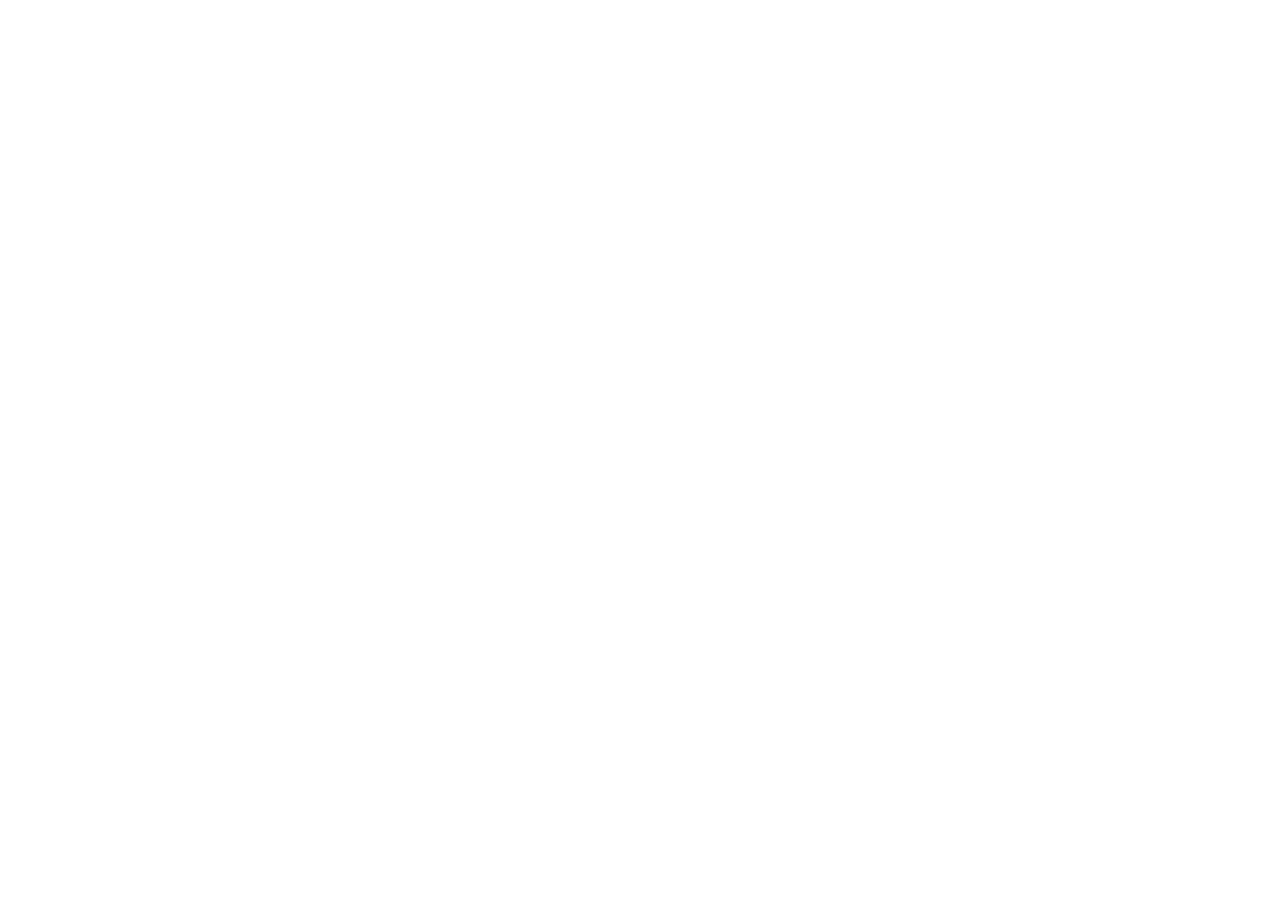
==== index.html @ b09eda94 "Initial commit" ====
<!DOCTYPE html>
<html lang="en">
  <head>
    <meta charset="UTF-8" />
    <meta http-equiv="X-UA-Compatible" content="IE=edge" />
    <meta name="viewport" content="width=device-width, initial-scale=1.0" />

    <!-- FONTES -->
    <link rel="preconnect" href="https://fonts.googleapis.com" />
    <link rel="preconnect" href="https://fonts.gstatic.com" crossorigin />
    <link
      href="https://fonts.googleapis.com/css2?family=Inter:wght@100;200;300;400;500;600;700;800;900&display=swap"
      rel="stylesheet"
    />

    <title>Git Search</title>
  </head>
  <body>

    <script type="module" src="./src/scripts/index.js"></script>
  </body>
</html>
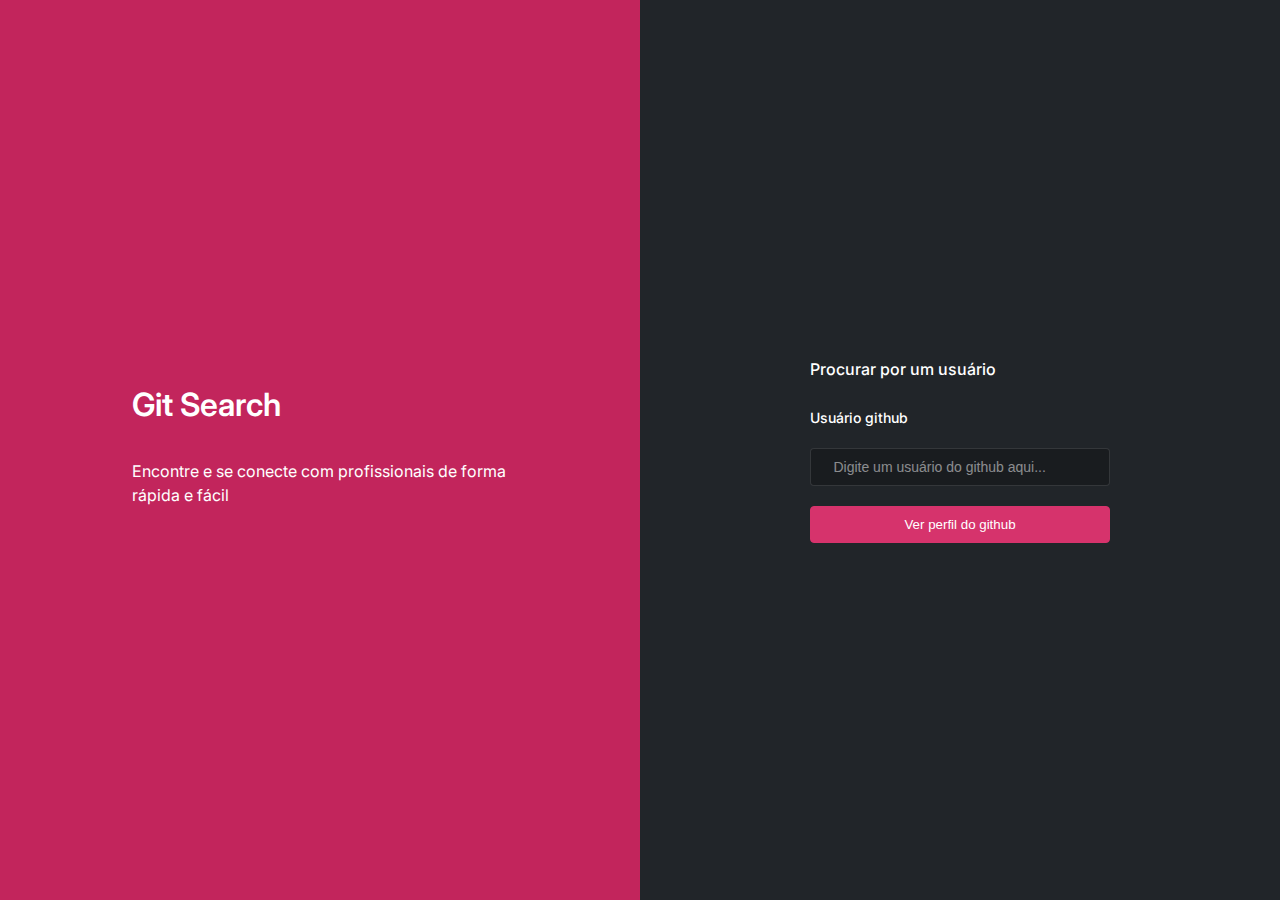
==== commit 463b5171: "Feito" ====
--- a/index.html
+++ b/index.html
@@ -12,11 +12,30 @@
       href="https://fonts.googleapis.com/css2?family=Inter:wght@100;200;300;400;500;600;700;800;900&display=swap"
       rel="stylesheet"
     />
+    <!-- CSS -->
+    <link rel="stylesheet" href="./src/styles/reset.css">
+    <link rel="stylesheet" href="./src/styles/globalStyles.css">
+    <link rel="stylesheet" href="./src/styles/index.css">
 
     <title>Git Search</title>
   </head>
   <body>
-
+    <main>
+      <div  class="rose__container">
+        <div class="rose-texts__container">
+          <h1>Git Search</h1>
+          <p>Encontre e se conecte com profissionais de forma rápida e fácil</p>
+        </div>
+      </div>
+      <div  class="black__container">
+        <div class="black-texts__container">
+          <h2>Procurar por um usuário</h2>
+          <label for="input-name">Usuário github</label>
+          <input type="text" id="input-name" placeholder="Digite um usuário do github aqui...">
+          <button class="button__submit">Ver perfil do github</button>
+        </div>
+      </div>
+    </main>
     <script type="module" src="./src/scripts/index.js"></script>
   </body>
 </html>
--- a/src/styles/globalStyles.css
+++ b/src/styles/globalStyles.css
@@ -0,0 +1,61 @@
+:root {
+  --color-brand-1: #c2255c;
+  --color-brand-2: #d6336c;
+  --color-grey-1: #191c1f;
+  --color-grey-2: #212529;
+  --color-grey-3: #33363a;
+  --color-grey-4: #373b3e;
+  --color-grey-6: #a6a8a9;
+  --color-grey-7: #ffffff;
+  --color-alert: #c22554;
+  --font-primary: "Inter", sans-serif;
+  --border-radius: 4px;
+
+  /* Fonts */
+
+  --font-weight-1: 600;
+  --font-weight-2: 500;
+  --font-weight-3: 400;
+
+  --font-size-1: 2rem;
+  --font-size-2: 1rem;
+  --font-size-3: 0.875rem;
+
+  --font-height: 150%;
+}
+
+body {
+  max-width: 100vw;
+  min-height: 100vh;
+  color: var(--color-grey-7);
+  font-family: var(--font-primary);
+}
+
+main {
+  display: flex;
+  flex-direction: row;
+  align-items: center;
+  justify-content: center;
+  width: 100%;
+  height: 100vh;
+}
+
+button {
+  color: var(--color-grey-7);
+  background-color: var(--color-brand-2);
+  border-radius: var(--border-radius);
+  display: flex;
+  flex-direction: row;
+  justify-content: center;
+  align-items: center;
+  padding: 10px 93px;
+  gap: 10px;
+  outline: none;
+  cursor: pointer;
+  border: 1px solid var(--color-brand-2);
+}
+img{
+  height: 75px;
+  width: 75px;
+  border-radius: 50%;
+}--- a/src/styles/index.css
+++ b/src/styles/index.css
@@ -0,0 +1,87 @@
+.rose__container {
+    display: flex;
+    justify-content: center;
+    align-items: center;
+    flex-direction: column;
+    width: 50%;
+    height: 100%;
+    background-color: var(--color-brand-1);
+}
+
+.rose-texts__container {
+    display: flex;
+    justify-content: flex-start;
+    flex-direction: column;
+    gap: 30px;
+}
+
+.rose-texts__container>h1 {
+
+    font-weight: var(--font-weight-1);
+    font-size: var(--font-size-1);
+    line-height: var(--font-height);
+}
+
+.rose-texts__container>p {
+
+    font-weight: var(--font-weight-3);
+    font-size: var(--font-size-2);
+    line-height: var(--font-height);
+    width: 377px;
+    height: 60px;
+}
+
+.black__container {
+    display: flex;
+    justify-content: center;
+    align-items: center;
+    flex-direction: column;
+    width: 50%;
+    height: 100%;
+    background-color: var(--color-grey-2);
+}
+
+.black-texts__container {
+    display: flex;
+    flex-direction: column;
+    justify-content: center;
+    gap: 20px;
+}
+
+.black-texts__container>h2 {
+    font-weight: var(--font-weight-2);
+    font-size: var(--font-size-2);
+    line-height: var(--font-height);
+    width: 14.4375rem;
+    height: 1.875rem;
+}
+
+.black-texts__container>label {
+    font-weight: var(--font-weight-2);
+    font-size: var(--font-size-3);
+    line-height: var(--font-height);
+    width: 6.1875rem;
+    height: 1.3125rem;
+}
+
+.black-texts__container>input {
+    box-sizing: border-box;
+    border: .0625rem solid rgba(255, 255, 255, 0.12);
+    border-radius: .25rem;
+    background-color: var(--color-grey-1);
+    outline: none;
+    color: var(--color-grey-7);
+    height: 38px;
+
+    font-weight: var(--font-weight-3);
+    font-size: var(--font-size-3);
+    line-height: var(--font-height);
+}
+
+.black-texts__container>input::placeholder {
+    color: rgba(255, 255, 255, 0.5);
+    font-weight: var(--font-weight-3);
+    font-size: var(--font-size-3);
+    line-height: var(--font-height);
+    padding: 20px;
+}